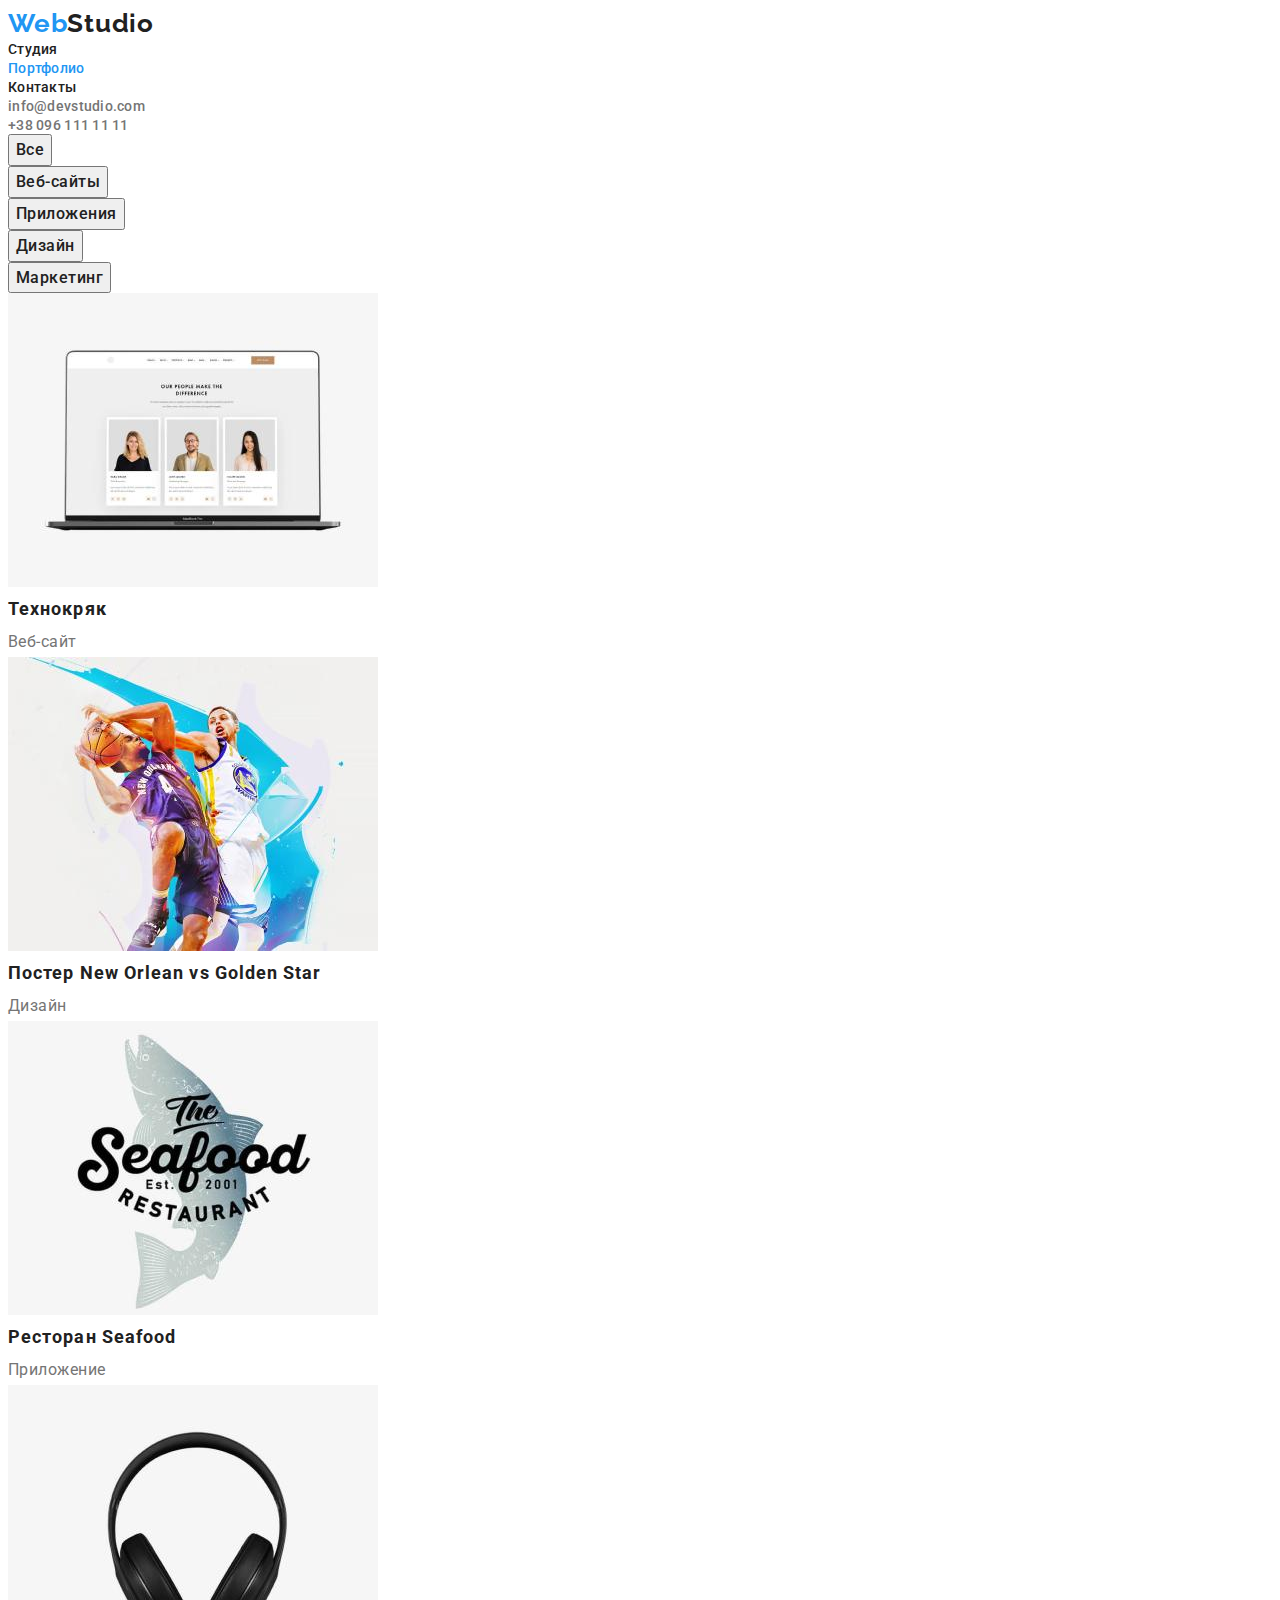
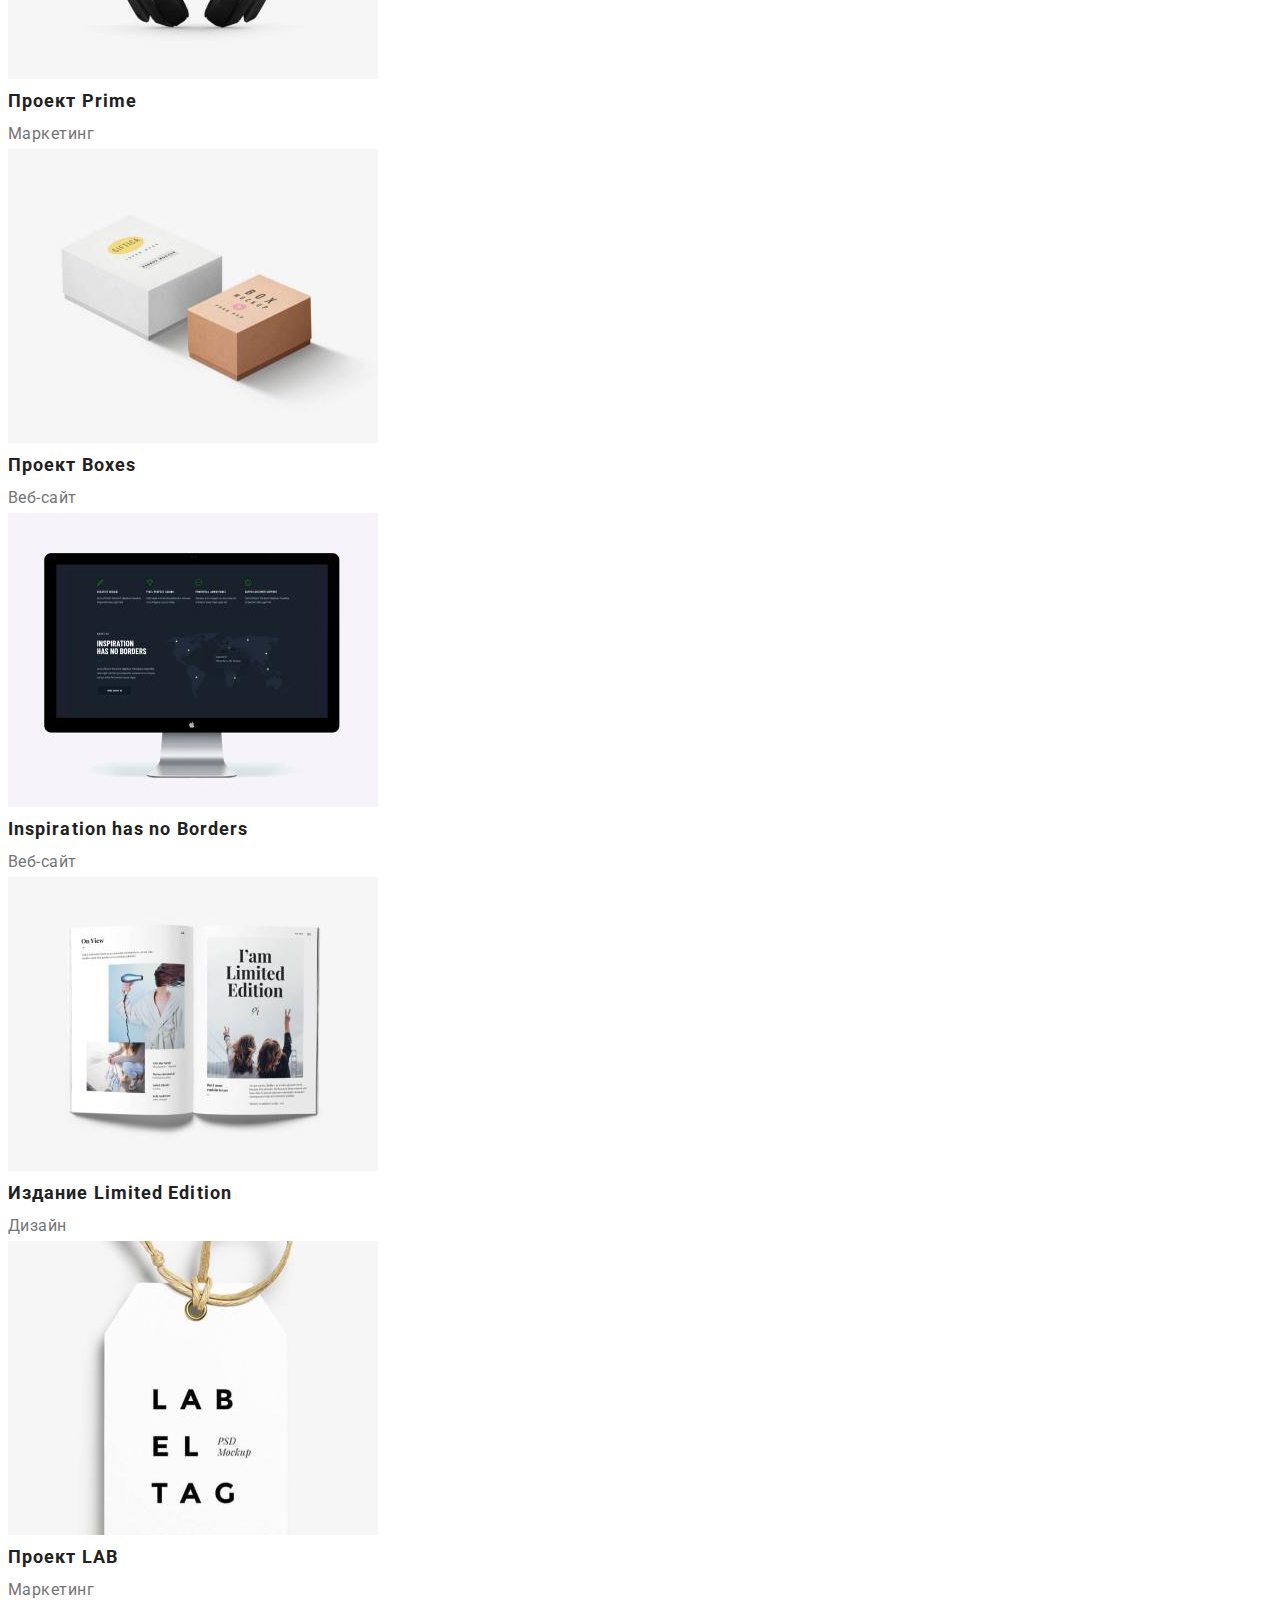
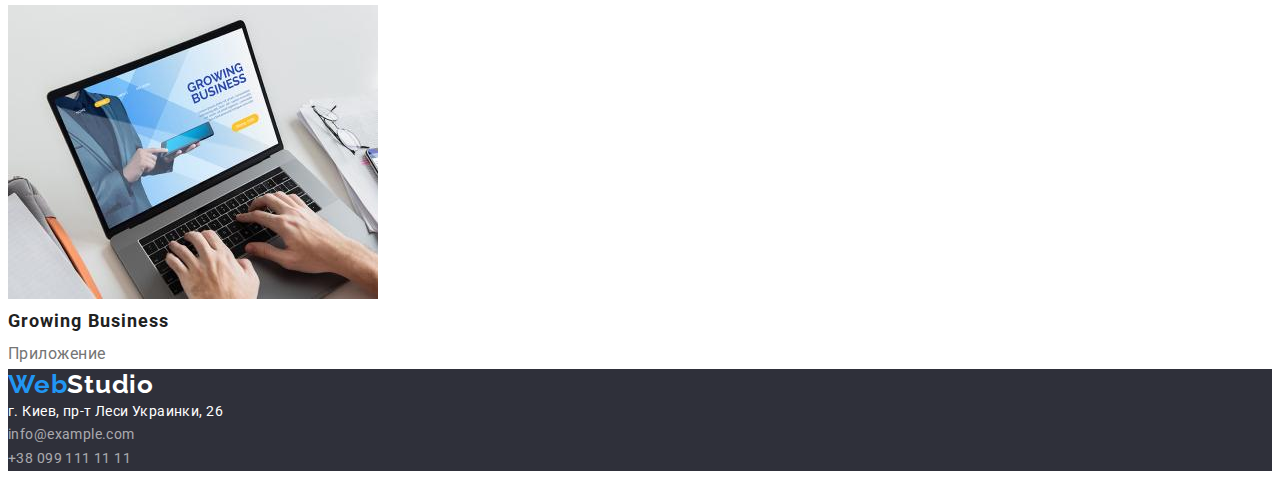
==== portfolio.html @ 5dfb808b "HW2" ====
<!DOCTYPE html>
<html lang="en">
<head>
    <meta charset="UTF-8">
    <meta http-equiv="X-UA-Compatible" content="IE=edge">
    <meta name="viewport" content="width=device-width, initial-scale=1.0">
    <title>Portfolio</title>
    <link rel="preconnect" href="https://fonts.googleapis.com">
    <link rel="preconnect" href="https://fonts.gstatic.com" crossorigin>
    <link href="https://fonts.googleapis.com/css2?family=Raleway:wght@700&family=Roboto:wght@400;500;700;900&display=swap"
        rel="stylesheet">
    <link rel="stylesheet" href="./css/styles.css">
</head>
<body>
<!-- ШАПКА -->
<header class="header">
    <nav class="header-navigation">
        <a class="header-logo link" href="index.html">Web<span class="header-logo-two">Studio</a>
        <ul class="list nav-list">
            <li class="nav-item"><a class="link nav-link" href="index.html">Студия</a></li>
            <li class="nav-item"><a class="link nav-link current" href="portfolio.html">Портфолио</a></li>
            <li class="nav-item"><a class="link nav-link" href="">Контакты</a></li>
        </ul>
    </nav>

    <ul class="list contacts-list">
        <li><a class="link contacts-link" href="mailto:info@devstudio.com">info@devstudio.com</a></li>
        <li><a class="link contacts-link" href="tel:+380961111111">+38 096 111 11 11</a></li>
    </ul>
</header>
<main>
<!-- Секция Меню и Портфолио -->
<section>
    <h1 hidden>Портфолио</h1>
    <ul class="list">
        <li>
            <button class="portfolio-btn" type="button">Все</button>
        </li>
        <li>
            <button class="portfolio-btn" type="button">Веб-сайты</button>
        </li>
        <li>
            <button class="portfolio-btn" type="button">Приложения</button>
        </li>
        <li>
            <button class="portfolio-btn" type="button">Дизайн</button>
        </li>
        <li>
            <button class="portfolio-btn" type="button">Маркетинг</button>
        </li>
    </ul>

    <ul class="list">
        <li>
            <img src="./images/portfolio/portfolio-img1.jpg" alt="Веб-сайт Технокряк" width="370" height="294">
            <h2 class="section-portfolio-title">Технокряк</h2>
            <p class="section-portfolio-text">Веб-сайт</p>
        </li>
        <li>
            <img src="./images/portfolio/portfolio-img2.jpg" alt="Дизайн Постер New Orlean vs Golden Star" width="370" height="294">
            <h2 class="section-portfolio-title">Постер New Orlean vs Golden Star</h2>
            <p class="section-portfolio-text">Дизайн</p>
        </li>
        <li>
            <img src="./images/portfolio/portfolio-img3.jpg" alt="Приложение Ресторан Seafood" width="370" height="294">
            <h2 class="section-portfolio-title">Ресторан Seafood</h2>
            <p class="section-portfolio-text">Приложение</p>
        </li>
        <li>
            <img src="./images/portfolio/portfolio-img4.jpg" alt="Маркетинг Проект Prime" width="370" height="294">
            <h2 class="section-portfolio-title">Проект Prime</h2>
            <p class="section-portfolio-text">Маркетинг</p>
        </li>
        <li>
            <img src="./images/portfolio/portfolio-img5.jpg" alt="Веб-сайт Проект Boxes" width="370" height="294">
            <h2 class="section-portfolio-title">Проект Boxes</h2>
            <p class="section-portfolio-text">Веб-сайт</p>
        </li>
        <li>
            <img src="./images/portfolio/portfolio-img6.jpg" alt="Веб-сайт Inspiration has no Borders" width="370" height="294">
            <h2 class="section-portfolio-title">Inspiration has no Borders</h2>
            <p class="section-portfolio-text">Веб-сайт</p>
        </li>
        <li>
            <img src="./images/portfolio/portfolio-img7.jpg" alt="Дизайн Издание Limited Edition" width="370" height="294">
            <h2 class="section-portfolio-title">Издание Limited Edition</h2>
            <p class="section-portfolio-text">Дизайн</p>
        </li>
        <li>
            <img src="./images/portfolio/portfolio-img8.jpg" alt="Маркетинг Проект LAB" width="370" height="294">
            <h2 class="section-portfolio-title">Проект LAB</h2>
            <p class="section-portfolio-text">Маркетинг</p>
        </li>
        <li>
            <img src="./images/portfolio/portfolio-img9.jpg" alt="Приложение Growing Business" width="370" height="294">
            <h2 class="section-portfolio-title">Growing Business</h2>
            <p class="section-portfolio-text">Приложение</p>
        </li>
    </ul>
</section>

</main>

<!-- Подвал -->
<footer class="footer">
    <a class="link footer-logo" href="index.html">Web<span class="footer-logo-two">Studio</span></a>
    <address>
        <ul class="list">
            <li>
                <a class="link footer-link footer-address" href="https://goo.gl/maps/5prfQH1JwphvAtdC9">г. Киев, пр-т
                    Леси Украинки, 26</a>
            </li>
            <li>
                <a class="link footer-link" href="mailto:info@example.com">info@example.com</a>
            </li>
            <li>
                <a class="link footer-link" href="tel:+380991111111">+38 099 111 11 11</a>
            </li>
        </ul>
    </address>
</footer>
</body>
</html>
---- css/styles.css ----
:root {
  --color-text: #757575;
  --color-headline: #212121;
  --color-accent: #2196f3;
  --color-head: #ffffff;
  --color-main: #ffffff;
  --color-alternate: #f5f4fa;
  --color-hero-footer: #2f303a;
}

body {
  background-color: var(--color-main);
  color: var(--color-text);
  font-family: Roboto, sans-serif;
}

a {
  text-decoration: none;
}

h1,
h2,
h3,
p,
ul {
  margin: 0;
}

ul {
  padding: 0;
  list-style: none;
}

/* ШАПКА --------------------------- */

.header-logo {
  font-family: Raleway, sans-serif;
  font-weight: 700;
  font-size: 26px;
  line-height: 1.19;
  letter-spacing: 0.03em;
  color: var(--color-accent);
}

.header-logo-two {
  color: var(--color-headline);
}

.nav-link.current,
.contacts-link.current {
  color: var(--color-accent);
}

.header {
  background-color: var(--color-main);
}

.nav-link {
  font-weight: 500;
  font-size: 14px;
  line-height: 1.14;
  letter-spacing: 0.02em;
  color: var(--color-headline);
}

.nav-link:hover,
.nav-link:focus {
  color: var(--color-accent);
}

.contacts-link {
  font-weight: 500;
  font-size: 14px;
  line-height: 1.14;
  letter-spacing: 0.02em;
  color: var(--color-text);
}

.contacts-link:hover,
.contacts-link:focus {
  color: var(--color-accent);
}

/* Секция 1 Главный экран --------------------*/

.container {
  width: 1200px;
  padding-left: 15px;
  padding-right: 15px;
  margin-left: auto;
  margin-right: auto;
}

.hero {
  background: var(--color-hero-footer);
}

.hero-title {
  font-weight: 900;
  font-size: 44px;
  line-height: 1.36;
  text-align: center;
  letter-spacing: 0.06em;
  text-transform: uppercase;
  color: var(--color-main);
}

.hero-btn {
  font-family: inherit;
  font-weight: 700;
  font-size: 16px;
  line-height: 1.88;
  display: flex;
  align-items: center;
  text-align: center;
  letter-spacing: 0.06em;
  color: var(--color-main);
  background: #2196f3;
  box-shadow: 0px 4px 4px rgba(0, 0, 0, 0.15);
  border-radius: 4px;
}

.hero-btn:hover {
  cursor: pointer;
  color: var(--color-headline);
  background: var(--color-alternate);
}

/* СЕКЦИЯ 2 ПРЕИМУЩЕСТВА (скрыть заголовок) */

.section {
  padding-top: 94px;
  padding-bottom: 94px;
}

.section-title {
  font-weight: 700;
  font-size: 36px;
  line-height: 1.17;
  text-align: center;
  letter-spacing: 0.03em;
  color: var(--color-headline);
}

.section-advantage-title {
  font-weight: 700;
  font-size: 14px;
  line-height: 1.14;
  letter-spacing: 0.03em;
  text-transform: uppercase;
  color: var(--color-headline);
}

.section-advantage-text {
  font-size: 14px;
  line-height: 1.7;
  letter-spacing: 0.03em;
  color: var(--color-text);
}

/* СЕКЦИЯ 4 НАША КОМАНДА ----------- */

.section-our-team {
  background: var(--color-alternate);
}

.section-team-title {
  font-weight: 500;
  font-size: 16px;
  line-height: 1.19;
  text-align: center;
  letter-spacing: 0.03em;
  color: var(--color-headline);
}

.section-team-text {
  font-size: 16px;
  line-height: 1.19;
  text-align: center;
  letter-spacing: 0.03em;
  color: var(--color-text);
}

/* FOOTER -------------------------- */

.footer {
  background: var(--color-hero-footer);
}

.footer-logo {
  font-family: Raleway, sans-serif;
  font-weight: 700;
  font-size: 26px;
  line-height: 1.19;
  letter-spacing: 0.03em;
  color: var(--color-accent);
}

.footer-logo-two {
  color: var(--color-main);
}

.footer-link {
  font-style: normal;
  font-size: 14px;
  line-height: 1.7;
  letter-spacing: 0.03em;
  color: rgba(255, 255, 255, 0.6);
}

.footer-address {
  font-weight: normal;
  color: var(--color-main);
}

.footer-link:hover,
.footer-link:focus {
  color: var(--color-accent);
}

/* ПОРТФОЛИО ------------------------- */

.portfolio-btn {
  font-family: inherit;
  font-weight: 500;
  font-size: 16px;
  line-height: 1.62;
  text-align: center;
  letter-spacing: 0.03em;
  color: var(--color-headline);
}

.portfolio-btn:hover {
  cursor: pointer;
  color: var(--color-main);
  background: var(--color-accent);
}

.section-portfolio-title {
  font-weight: 700;
  font-size: 18px;
  line-height: 2;
  letter-spacing: 0.06em;
  color: var(--color-headline);
}

.section-portfolio-text {
  font-size: 16px;
  line-height: 1.87;
  letter-spacing: 0.03em;
  color: var(--color-text);
}
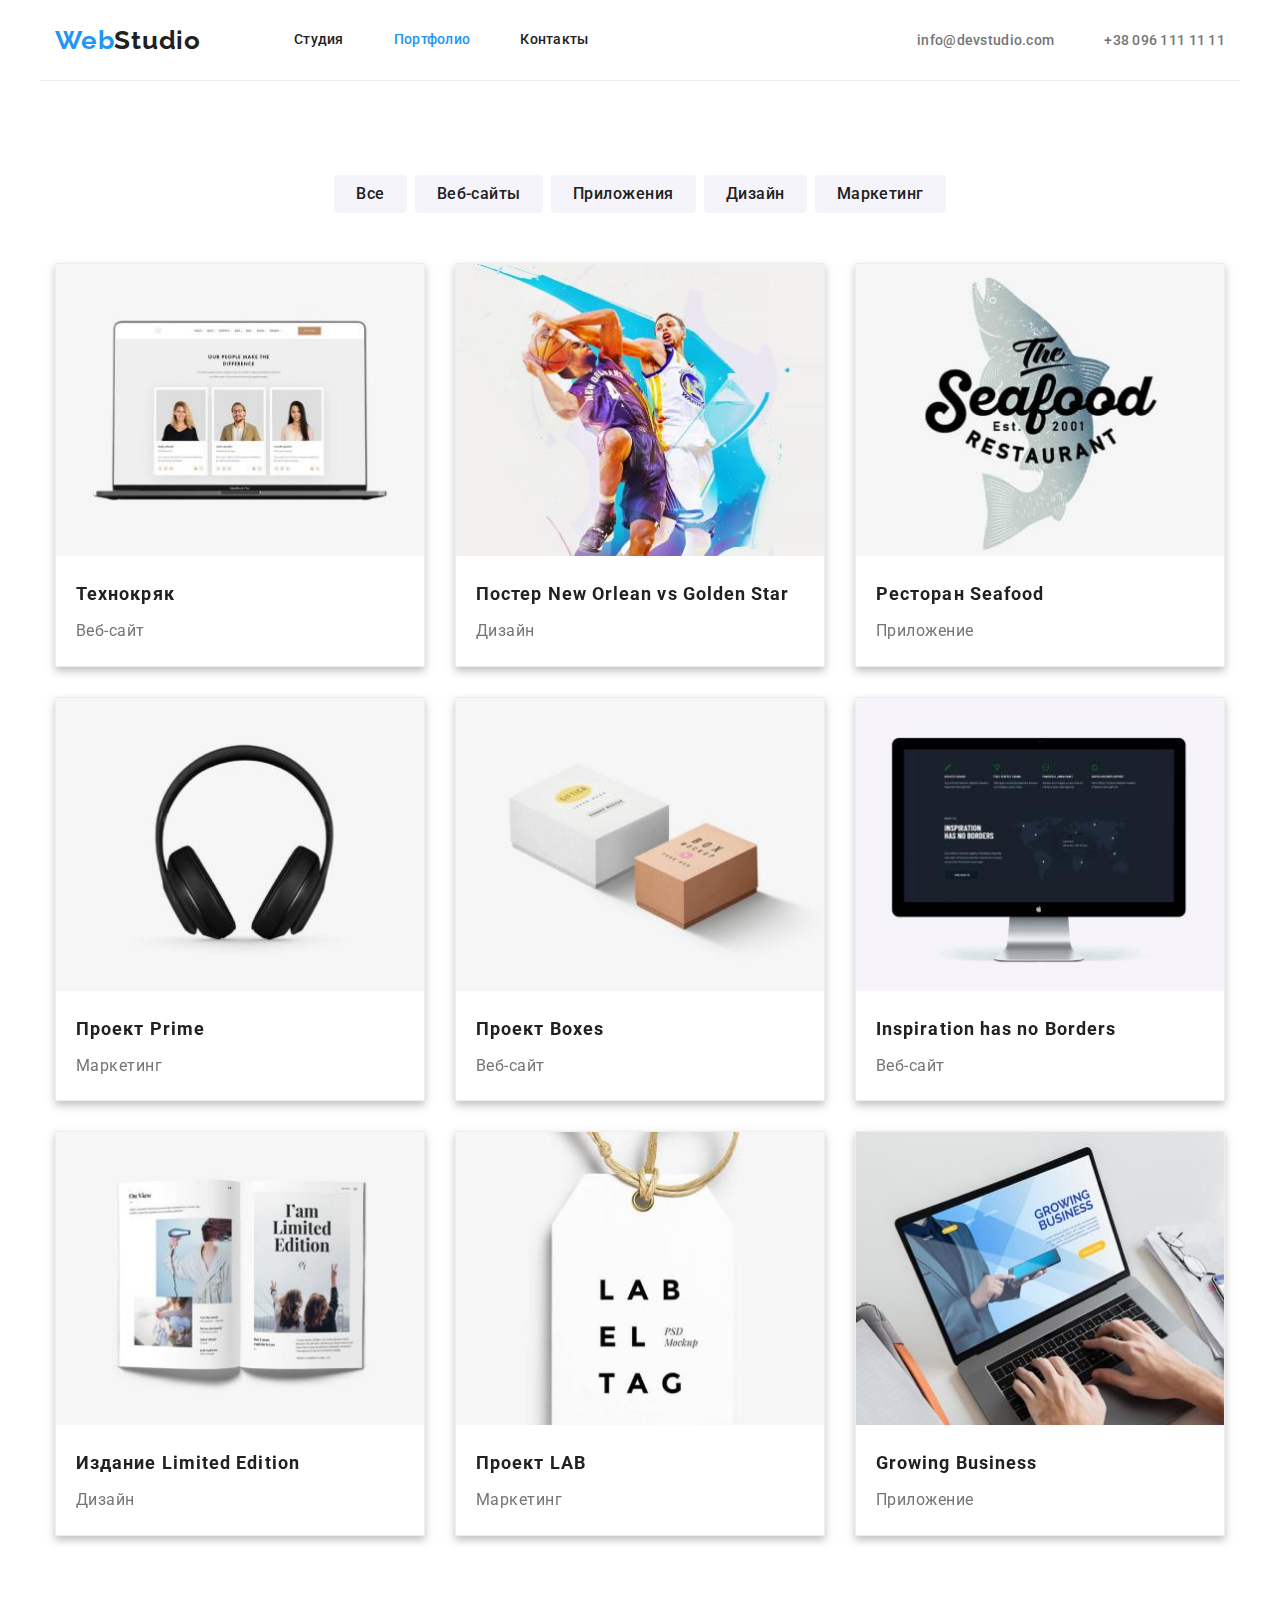
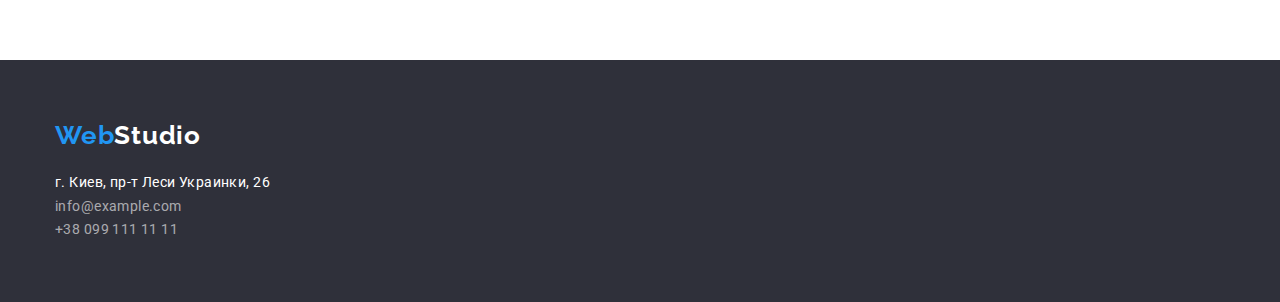
==== commit 92a4fec1: "HW3 p2" ====
--- a/portfolio.html
+++ b/portfolio.html
@@ -9,11 +9,13 @@
     <link rel="preconnect" href="https://fonts.gstatic.com" crossorigin>
     <link href="https://fonts.googleapis.com/css2?family=Raleway:wght@700&family=Roboto:wght@400;500;700;900&display=swap"
         rel="stylesheet">
+    <link rel="stylesheet" href="https://cdnjs.cloudflare.com/ajax/libs/modern-normalize/1.1.0/modern-normalize.min.css">
     <link rel="stylesheet" href="./css/styles.css">
 </head>
 <body>
 <!-- ШАПКА -->
 <header class="header">
+    <div class="container main-nav">
     <nav class="header-navigation">
         <a class="header-logo link" href="index.html">Web<span class="header-logo-two">Studio</a>
         <ul class="list nav-list">
@@ -24,99 +26,104 @@
     </nav>
 
     <ul class="list contacts-list">
-        <li><a class="link contacts-link" href="mailto:info@devstudio.com">info@devstudio.com</a></li>
-        <li><a class="link contacts-link" href="tel:+380961111111">+38 096 111 11 11</a></li>
+        <li class="contacts-item"><a class="link contacts-link" href="mailto:info@devstudio.com">info@devstudio.com</a></li>
+        <li class="contacts-item"><a class="link contacts-link" href="tel:+380961111111">+38 096 111 11 11</a></li>
     </ul>
+    </div>
 </header>
 <main>
 <!-- Секция Меню и Портфолио -->
-<section>
+<section class="section">
+    <div class="container portfolio">
     <h1 hidden>Портфолио</h1>
-    <ul class="list">
-        <li>
+    <ul class="portfolio-nav list">
+        <li class="portfolio-item">
             <button class="portfolio-btn" type="button">Все</button>
         </li>
-        <li>
+        <li class="portfolio-item">
             <button class="portfolio-btn" type="button">Веб-сайты</button>
         </li>
-        <li>
+        <li class="portfolio-item">
             <button class="portfolio-btn" type="button">Приложения</button>
         </li>
-        <li>
+        <li class="portfolio-item">
             <button class="portfolio-btn" type="button">Дизайн</button>
         </li>
-        <li>
+        <li class="portfolio-item">
             <button class="portfolio-btn" type="button">Маркетинг</button>
         </li>
     </ul>
 
-    <ul class="list">
-        <li>
-            <img src="./images/portfolio/portfolio-img1.jpg" alt="Веб-сайт Технокряк" width="370" height="294">
-            <h2 class="section-portfolio-title">Технокряк</h2>
-            <p class="section-portfolio-text">Веб-сайт</p>
+    <ul class="portfolio-list list">
+        <li class="portfolio-list-item">
+            <img class="portfolio-img" src="./images/portfolio/portfolio-img1.jpg" alt="Веб-сайт Технокряк" width="370" height="294">
+            <h2 class="portfolio-title">Технокряк</h2>
+            <p class="portfolio-text">Веб-сайт</p>
         </li>
-        <li>
-            <img src="./images/portfolio/portfolio-img2.jpg" alt="Дизайн Постер New Orlean vs Golden Star" width="370" height="294">
-            <h2 class="section-portfolio-title">Постер New Orlean vs Golden Star</h2>
-            <p class="section-portfolio-text">Дизайн</p>
+        <li class="portfolio-list-item">
+            <img class="portfolio-img" src="./images/portfolio/portfolio-img2.jpg" alt="Дизайн Постер New Orlean vs Golden Star" width="370" height="294">
+            <h2 class="portfolio-title">Постер New Orlean vs Golden Star</h2>
+            <p class="portfolio-text">Дизайн</p>
         </li>
-        <li>
-            <img src="./images/portfolio/portfolio-img3.jpg" alt="Приложение Ресторан Seafood" width="370" height="294">
-            <h2 class="section-portfolio-title">Ресторан Seafood</h2>
-            <p class="section-portfolio-text">Приложение</p>
+        <li class="portfolio-list-item">
+            <img class="portfolio-img" src="./images/portfolio/portfolio-img3.jpg" alt="Приложение Ресторан Seafood" width="370" height="294">
+            <h2 class="portfolio-title">Ресторан Seafood</h2>
+            <p class="portfolio-text">Приложение</p>
         </li>
-        <li>
-            <img src="./images/portfolio/portfolio-img4.jpg" alt="Маркетинг Проект Prime" width="370" height="294">
-            <h2 class="section-portfolio-title">Проект Prime</h2>
-            <p class="section-portfolio-text">Маркетинг</p>
+        <li class="portfolio-list-item">
+            <img class="portfolio-img" src="./images/portfolio/portfolio-img4.jpg" alt="Маркетинг Проект Prime" width="370" height="294">
+            <h2 class="portfolio-title">Проект Prime</h2>
+            <p class="portfolio-text">Маркетинг</p>
         </li>
-        <li>
-            <img src="./images/portfolio/portfolio-img5.jpg" alt="Веб-сайт Проект Boxes" width="370" height="294">
-            <h2 class="section-portfolio-title">Проект Boxes</h2>
-            <p class="section-portfolio-text">Веб-сайт</p>
+        <li class="portfolio-list-item">
+            <img class="portfolio-img" src="./images/portfolio/portfolio-img5.jpg" alt="Веб-сайт Проект Boxes" width="370" height="294">
+            <h2 class="portfolio-title">Проект Boxes</h2>
+            <p class="portfolio-text">Веб-сайт</p>
         </li>
-        <li>
-            <img src="./images/portfolio/portfolio-img6.jpg" alt="Веб-сайт Inspiration has no Borders" width="370" height="294">
-            <h2 class="section-portfolio-title">Inspiration has no Borders</h2>
-            <p class="section-portfolio-text">Веб-сайт</p>
+        <li class="portfolio-list-item">
+            <img class="portfolio-img" src="./images/portfolio/portfolio-img6.jpg" alt="Веб-сайт Inspiration has no Borders" width="370" height="294">
+            <h2 class="portfolio-title">Inspiration has no Borders</h2>
+            <p class="portfolio-text">Веб-сайт</p>
         </li>
-        <li>
-            <img src="./images/portfolio/portfolio-img7.jpg" alt="Дизайн Издание Limited Edition" width="370" height="294">
-            <h2 class="section-portfolio-title">Издание Limited Edition</h2>
-            <p class="section-portfolio-text">Дизайн</p>
+        <li class="portfolio-list-item">
+            <img class="portfolio-img" src="./images/portfolio/portfolio-img7.jpg" alt="Дизайн Издание Limited Edition" width="370" height="294">
+            <h2 class="portfolio-title">Издание Limited Edition</h2>
+            <p class="portfolio-text">Дизайн</p>
         </li>
-        <li>
-            <img src="./images/portfolio/portfolio-img8.jpg" alt="Маркетинг Проект LAB" width="370" height="294">
-            <h2 class="section-portfolio-title">Проект LAB</h2>
-            <p class="section-portfolio-text">Маркетинг</p>
+        <li class="portfolio-list-item">
+            <img class="portfolio-img" src="./images/portfolio/portfolio-img8.jpg" alt="Маркетинг Проект LAB" width="370" height="294">
+            <h2 class="portfolio-title">Проект LAB</h2>
+            <p class="portfolio-text">Маркетинг</p>
         </li>
-        <li>
-            <img src="./images/portfolio/portfolio-img9.jpg" alt="Приложение Growing Business" width="370" height="294">
-            <h2 class="section-portfolio-title">Growing Business</h2>
-            <p class="section-portfolio-text">Приложение</p>
+        <li class="portfolio-list-item">
+            <img class="portfolio-img" src="./images/portfolio/portfolio-img9.jpg" alt="Приложение Growing Business" width="370" height="294">
+            <h2 class="portfolio-title">Growing Business</h2>
+            <p class="portfolio-text">Приложение</p>
         </li>
     </ul>
+    </div>
 </section>
 
 </main>
 
 <!-- Подвал -->
 <footer class="footer">
-    <a class="link footer-logo" href="index.html">Web<span class="footer-logo-two">Studio</span></a>
-    <address>
-        <ul class="list">
-            <li>
-                <a class="link footer-link footer-address" href="https://goo.gl/maps/5prfQH1JwphvAtdC9">г. Киев, пр-т
-                    Леси Украинки, 26</a>
-            </li>
-            <li>
-                <a class="link footer-link" href="mailto:info@example.com">info@example.com</a>
-            </li>
-            <li>
-                <a class="link footer-link" href="tel:+380991111111">+38 099 111 11 11</a>
-            </li>
-        </ul>
+    <div class="container">
+        <a class="link footer-logo" href="index.html">Web<span class="footer-logo-two">Studio</span></a>
+        <address class="address">
+            <ul class="list footer-list">
+                <li>
+                    <a class="link footer-link footer-address" href="https://goo.gl/maps/5prfQH1JwphvAtdC9">г. Киев,
+                        пр-т Леси Украинки, 26</a>
+                </li>
+                <li>
+                    <a class="link footer-link" href="mailto:info@example.com">info@example.com</a>
+                </li>
+                <li>
+                    <a class="link footer-link" href="tel:+380991111111">+38 099 111 11 11</a>
+                </li>
+            </ul>
+    </div>
     </address>
 </footer>
 </body>
--- a/css/styles.css
+++ b/css/styles.css
@@ -33,6 +33,25 @@
 
 /* ШАПКА --------------------------- */
 
+.container {
+  width: 1230px;
+  padding-right: 15px;
+  padding-left: 15px;
+  margin-right: auto;
+  margin-left: auto;
+}
+
+.main-nav {
+  display: flex;
+  align-items: center;
+  border-bottom: 1px solid #ececec;
+}
+
+.header-navigation {
+  display: flex;
+  align-items: center;
+}
+
 .header-logo {
   font-family: Raleway, sans-serif;
   font-weight: 700;
@@ -44,6 +63,15 @@
 
 .header-logo-two {
   color: var(--color-headline);
+  margin-right: 93px;
+}
+
+.nav-list {
+  display: flex;
+}
+
+.nav-item:not(:last-child) {
+  margin-right: 50px;
 }
 
 .nav-link.current,
@@ -56,6 +84,9 @@
 }
 
 .nav-link {
+  display: block;
+  padding-top: 32px;
+  padding-bottom: 32px;
   font-weight: 500;
   font-size: 14px;
   line-height: 1.14;
@@ -68,7 +99,18 @@
   color: var(--color-accent);
 }
 
+.contacts-list {
+  display: flex;
+  margin-left: auto;
+}
+
+.contacts-item:not(:last-child) {
+  margin-right: 50px;
+}
+
 .contacts-link {
+  padding-top: 32px;
+  padding-bottom: 32px;
   font-weight: 500;
   font-size: 14px;
   line-height: 1.14;
@@ -81,7 +123,7 @@
   color: var(--color-accent);
 }
 
-/* Секция 1 Главный экран --------------------*/
+/* СЕКЦИЯ 1 HERO (ГЛАВНЫЙ ЭКРАН) --------------------*/
 
 .container {
   width: 1200px;
@@ -92,10 +134,18 @@
 }
 
 .hero {
+  text-align: center;
   background: var(--color-hero-footer);
+  padding-top: 200px;
+  padding-bottom: 200px;
 }
 
 .hero-title {
+  margin-top: 0;
+  margin-bottom: 30px;
+  margin-left: auto;
+  margin-right: auto;
+  width: 696px;
   font-weight: 900;
   font-size: 44px;
   line-height: 1.36;
@@ -106,13 +156,14 @@
 }
 
 .hero-btn {
+  border-radius: 4px;
+  padding: 10px 32px;
+  display: inline-block;
   font-family: inherit;
   font-weight: 700;
   font-size: 16px;
   line-height: 1.88;
-  display: flex;
   align-items: center;
-  text-align: center;
   letter-spacing: 0.06em;
   color: var(--color-main);
   background: #2196f3;
@@ -140,31 +191,77 @@
   text-align: center;
   letter-spacing: 0.03em;
   color: var(--color-headline);
-}
-
-.section-advantage-title {
+  margin-bottom: 50px;
+}
+
+.advantage-list {
+  display: flex;
+}
+
+.advantage-item {
+  width: calc((100% - 90px) / 4);
+  margin-right: 30px;
+}
+
+.advantage-item:last-child {
+  margin-right: 0;
+}
+
+.advantage-title {
   font-weight: 700;
   font-size: 14px;
   line-height: 1.14;
   letter-spacing: 0.03em;
   text-transform: uppercase;
-  color: var(--color-headline);
-}
-
-.section-advantage-text {
+  margin-bottom: 10px;
+  color: var(--color-headline);
+}
+
+.advantage-text {
   font-size: 14px;
   line-height: 1.7;
   letter-spacing: 0.03em;
   color: var(--color-text);
 }
 
+/* СЕКЦИЯ 3 ЧЕМ МЫ ЗАНИМАЕМСЯ ----------- */
+
+.doing-list {
+  display: flex;
+}
+
+.doing-item:not(:last-child) {
+  margin-right: 30px;
+}
+
 /* СЕКЦИЯ 4 НАША КОМАНДА ----------- */
 
-.section-our-team {
+.team {
   background: var(--color-alternate);
 }
 
-.section-team-title {
+.team-list {
+  display: flex;
+}
+
+.team-item {
+  background: var(--color-head);
+  box-shadow: 0px 1px 3px rgba(0, 0, 0, 0.12), 0px 1px 1px rgba(0, 0, 0, 0.14),
+    0px 2px 1px rgba(0, 0, 0, 0.2);
+  border-radius: 0px 0px 4px 4px;
+}
+
+.team-item:not(:last-child) {
+  margin-right: 30px;
+}
+
+.team-img {
+  display: block;
+}
+
+.team-title {
+  padding-top: 30px;
+  padding-bottom: 10px;
   font-weight: 500;
   font-size: 16px;
   line-height: 1.19;
@@ -173,7 +270,9 @@
   color: var(--color-headline);
 }
 
-.section-team-text {
+.team-text {
+  padding-top: 0;
+  padding-bottom: 30px;
   font-size: 16px;
   line-height: 1.19;
   text-align: center;
@@ -184,6 +283,8 @@
 /* FOOTER -------------------------- */
 
 .footer {
+  padding-top: 60px;
+  padding-bottom: 60px;
   background: var(--color-hero-footer);
 }
 
@@ -198,6 +299,10 @@
 
 .footer-logo-two {
   color: var(--color-main);
+}
+
+.address {
+  margin-top: 20px;
 }
 
 .footer-link {
@@ -220,7 +325,22 @@
 
 /* ПОРТФОЛИО ------------------------- */
 
+.portfolio-nav {
+  display: flex;
+  justify-content: center;
+  margin-bottom: 50px;
+  margin-top: 0;
+}
+
+.portfolio-item:not(:last-child) {
+  margin-right: 8px;
+}
+
 .portfolio-btn {
+  background: var(--color-alternate);
+  border-radius: 4px;
+  border-width: 0;
+  padding: 6px 22px;
   font-family: inherit;
   font-weight: 500;
   font-size: 16px;
@@ -236,15 +356,54 @@
   background: var(--color-accent);
 }
 
-.section-portfolio-title {
+.portfolio-list {
+  display: flex;
+  flex-wrap: wrap;
+  margin-bottom: 30px;
+}
+
+.portfolio-list-item {
+  margin-right: 30px;
+  margin-bottom: 30px;
+  width: 370px;
+  background: #ffffff;
+  border: 1px solid #eeeeee;
+  box-sizing: border-box;
+  filter: drop-shadow(0px 4px 4px rgba(0, 0, 0, 0.25));
+}
+
+.portfolio-list-item:nth-child(3n) {
+  margin-right: 0;
+}
+
+.portfolio-list-item:nth-last-child(-n + 3) {
+  margin-bottom: 0;
+}
+
+.portfolio-img {
+  display: block;
+  max-width: 100%;
+  height: auto;
+}
+
+.portfolio-title {
+  padding-top: 20px;
+  padding-bottom: 0;
+  padding-right: 20px;
+  padding-left: 20px;
   font-weight: 700;
   font-size: 18px;
   line-height: 2;
   letter-spacing: 0.06em;
-  color: var(--color-headline);
-}
-
-.section-portfolio-text {
+  margin-bottom: 4px;
+  color: var(--color-headline);
+}
+
+.portfolio-text {
+  padding-top: 0;
+  padding-bottom: 20px;
+  padding-right: 20px;
+  padding-left: 20px;
   font-size: 16px;
   line-height: 1.87;
   letter-spacing: 0.03em;
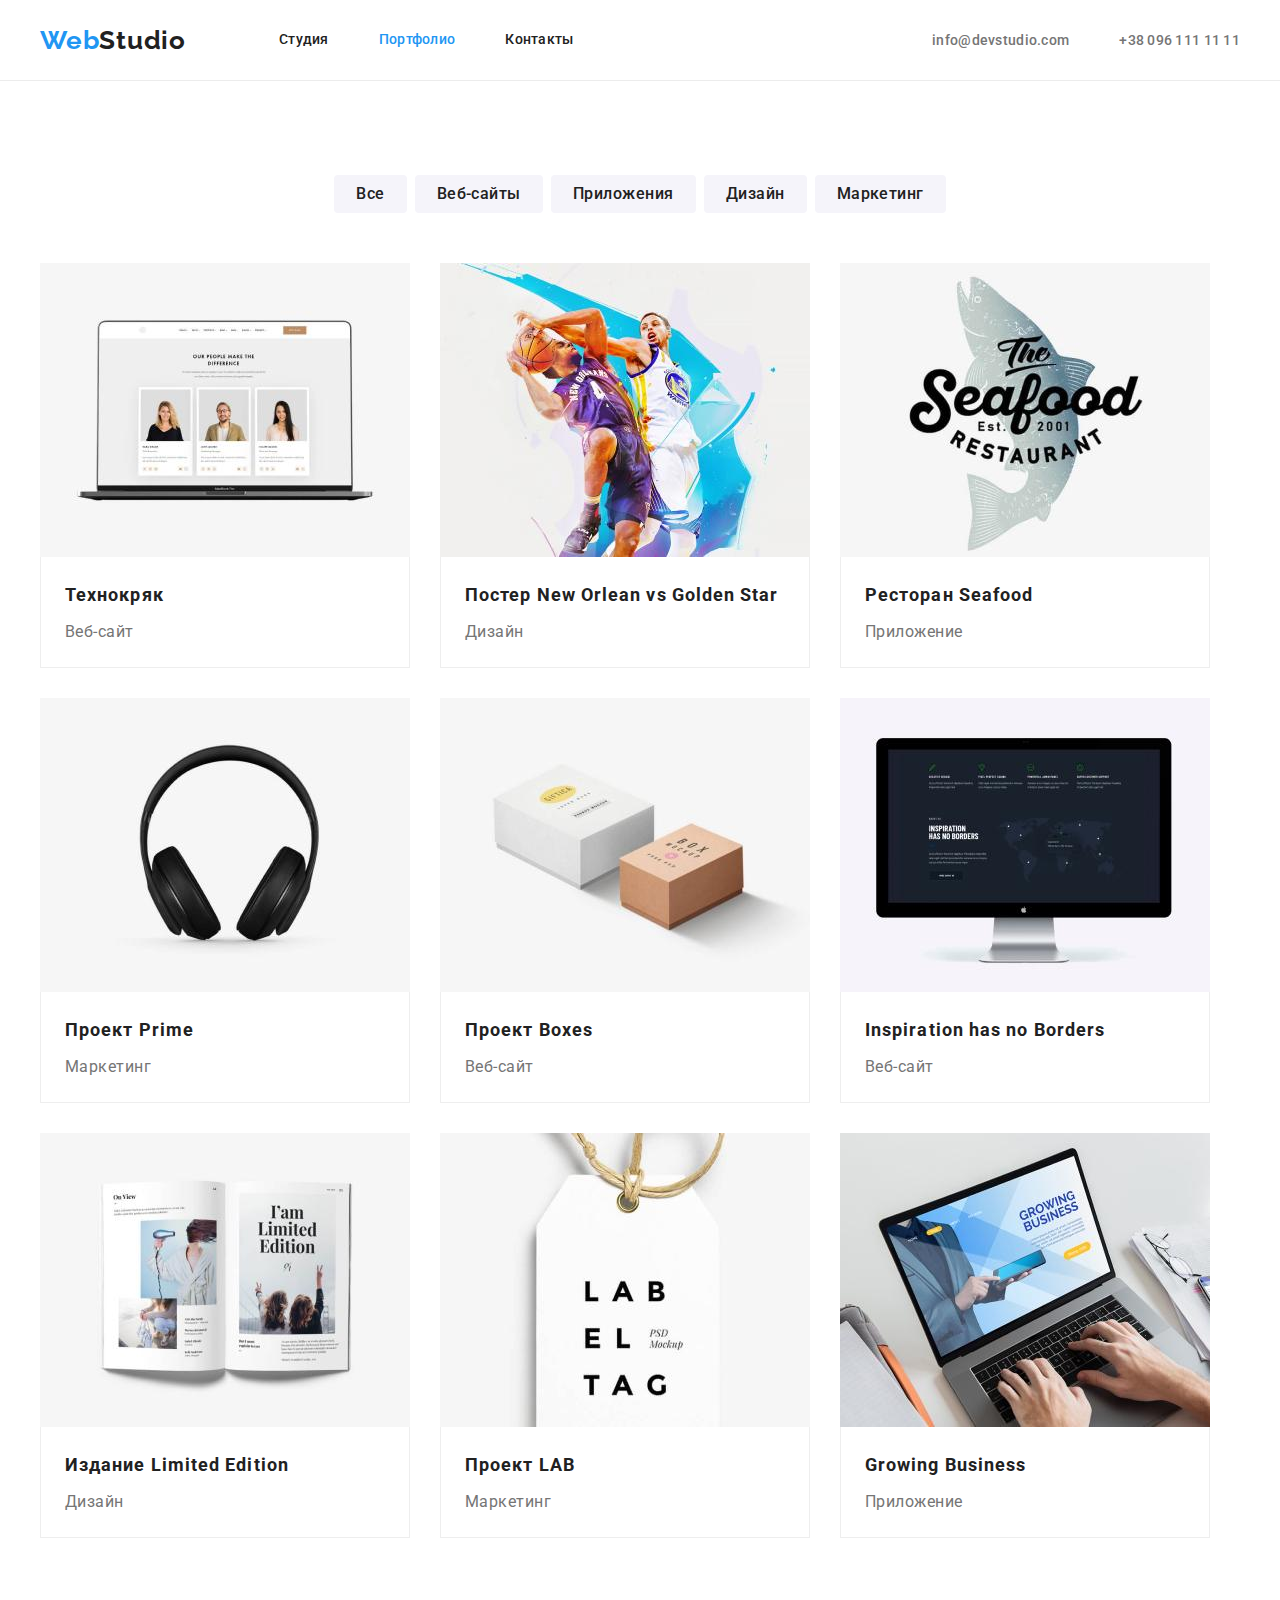
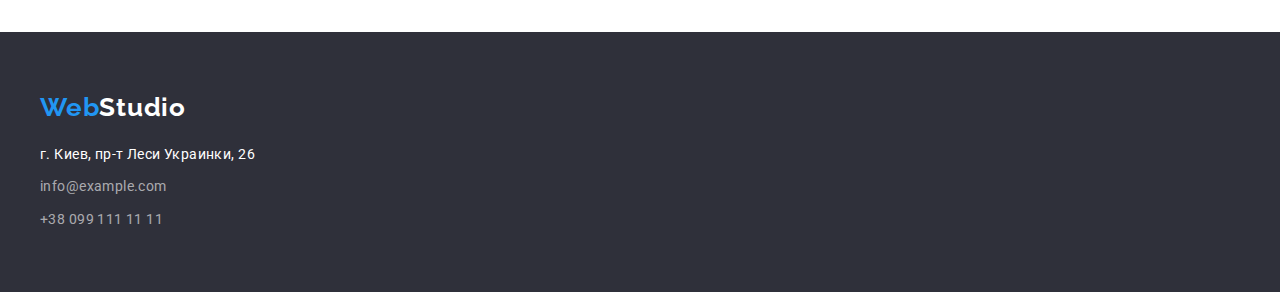
==== commit f717fa15: "HW3 внес коррективы" ====
--- a/portfolio.html
+++ b/portfolio.html
@@ -34,8 +34,8 @@
 <main>
 <!-- Секция Меню и Портфолио -->
 <section class="section">
-    <div class="container portfolio">
-    <h1 hidden>Портфолио</h1>
+    <div class="container">
+    <!-- <h1>Портфолио</h1> -->
     <ul class="portfolio-nav list">
         <li class="portfolio-item">
             <button class="portfolio-btn" type="button">Все</button>
@@ -57,48 +57,66 @@
     <ul class="portfolio-list list">
         <li class="portfolio-list-item">
             <img class="portfolio-img" src="./images/portfolio/portfolio-img1.jpg" alt="Веб-сайт Технокряк" width="370" height="294">
+            <div class="portfolio-title-item">
             <h2 class="portfolio-title">Технокряк</h2>
             <p class="portfolio-text">Веб-сайт</p>
+        </div>
         </li>
         <li class="portfolio-list-item">
             <img class="portfolio-img" src="./images/portfolio/portfolio-img2.jpg" alt="Дизайн Постер New Orlean vs Golden Star" width="370" height="294">
+            <div class="portfolio-title-item">
             <h2 class="portfolio-title">Постер New Orlean vs Golden Star</h2>
             <p class="portfolio-text">Дизайн</p>
+        </div>
         </li>
         <li class="portfolio-list-item">
             <img class="portfolio-img" src="./images/portfolio/portfolio-img3.jpg" alt="Приложение Ресторан Seafood" width="370" height="294">
+            <div class="portfolio-title-item">
             <h2 class="portfolio-title">Ресторан Seafood</h2>
             <p class="portfolio-text">Приложение</p>
+        </div>
         </li>
         <li class="portfolio-list-item">
             <img class="portfolio-img" src="./images/portfolio/portfolio-img4.jpg" alt="Маркетинг Проект Prime" width="370" height="294">
+            <div class="portfolio-title-item">
             <h2 class="portfolio-title">Проект Prime</h2>
             <p class="portfolio-text">Маркетинг</p>
+        </div>
         </li>
         <li class="portfolio-list-item">
             <img class="portfolio-img" src="./images/portfolio/portfolio-img5.jpg" alt="Веб-сайт Проект Boxes" width="370" height="294">
+            <div class="portfolio-title-item">
             <h2 class="portfolio-title">Проект Boxes</h2>
             <p class="portfolio-text">Веб-сайт</p>
+        </div>
         </li>
         <li class="portfolio-list-item">
             <img class="portfolio-img" src="./images/portfolio/portfolio-img6.jpg" alt="Веб-сайт Inspiration has no Borders" width="370" height="294">
+            <div class="portfolio-title-item">
             <h2 class="portfolio-title">Inspiration has no Borders</h2>
             <p class="portfolio-text">Веб-сайт</p>
+        </div>
         </li>
         <li class="portfolio-list-item">
             <img class="portfolio-img" src="./images/portfolio/portfolio-img7.jpg" alt="Дизайн Издание Limited Edition" width="370" height="294">
+            <div class="portfolio-title-item">
             <h2 class="portfolio-title">Издание Limited Edition</h2>
             <p class="portfolio-text">Дизайн</p>
+        </div>
         </li>
         <li class="portfolio-list-item">
             <img class="portfolio-img" src="./images/portfolio/portfolio-img8.jpg" alt="Маркетинг Проект LAB" width="370" height="294">
+            <div class="portfolio-title-item">
             <h2 class="portfolio-title">Проект LAB</h2>
             <p class="portfolio-text">Маркетинг</p>
+        </div>
         </li>
         <li class="portfolio-list-item">
             <img class="portfolio-img" src="./images/portfolio/portfolio-img9.jpg" alt="Приложение Growing Business" width="370" height="294">
+            <div class="portfolio-title-item">
             <h2 class="portfolio-title">Growing Business</h2>
             <p class="portfolio-text">Приложение</p>
+        </div>
         </li>
     </ul>
     </div>
@@ -112,14 +130,14 @@
         <a class="link footer-logo" href="index.html">Web<span class="footer-logo-two">Studio</span></a>
         <address class="address">
             <ul class="list footer-list">
-                <li>
+                <li class="footer-item">
                     <a class="link footer-link footer-address" href="https://goo.gl/maps/5prfQH1JwphvAtdC9">г. Киев,
                         пр-т Леси Украинки, 26</a>
                 </li>
-                <li>
+                <li class="footer-item">
                     <a class="link footer-link" href="mailto:info@example.com">info@example.com</a>
                 </li>
-                <li>
+                <li class="footer-item">
                     <a class="link footer-link" href="tel:+380991111111">+38 099 111 11 11</a>
                 </li>
             </ul>
--- a/css/styles.css
+++ b/css/styles.css
@@ -33,6 +33,11 @@
 
 /* ШАПКА --------------------------- */
 
+.header {
+  border-bottom: 1px solid #ececec;
+  background-color: var(--color-main);
+}
+
 .container {
   width: 1230px;
   padding-right: 15px;
@@ -44,7 +49,6 @@
 .main-nav {
   display: flex;
   align-items: center;
-  border-bottom: 1px solid #ececec;
 }
 
 .header-navigation {
@@ -53,6 +57,7 @@
 }
 
 .header-logo {
+  margin-right: 93px;
   font-family: Raleway, sans-serif;
   font-weight: 700;
   font-size: 26px;
@@ -63,7 +68,6 @@
 
 .header-logo-two {
   color: var(--color-headline);
-  margin-right: 93px;
 }
 
 .nav-list {
@@ -77,10 +81,6 @@
 .nav-link.current,
 .contacts-link.current {
   color: var(--color-accent);
-}
-
-.header {
-  background-color: var(--color-main);
 }
 
 .nav-link {
@@ -125,12 +125,9 @@
 
 /* СЕКЦИЯ 1 HERO (ГЛАВНЫЙ ЭКРАН) --------------------*/
 
-.container {
-  width: 1200px;
-  padding-left: 15px;
-  padding-right: 15px;
-  margin-left: auto;
-  margin-right: auto;
+.section {
+  padding-top: 94px;
+  padding-bottom: 94px;
 }
 
 .hero {
@@ -157,6 +154,7 @@
 
 .hero-btn {
   border-radius: 4px;
+  border-width: 0;
   padding: 10px 32px;
   display: inline-block;
   font-family: inherit;
@@ -179,9 +177,8 @@
 
 /* СЕКЦИЯ 2 ПРЕИМУЩЕСТВА (скрыть заголовок) */
 
-.section {
-  padding-top: 94px;
-  padding-bottom: 94px;
+.advantage-section {
+  padding-bottom: 0;
 }
 
 .section-title {
@@ -232,6 +229,12 @@
 
 .doing-item:not(:last-child) {
   margin-right: 30px;
+}
+
+.doing-img {
+  display: block;
+  max-width: 100%;
+  height: auto;
 }
 
 /* СЕКЦИЯ 4 НАША КОМАНДА ----------- */
@@ -259,9 +262,13 @@
   display: block;
 }
 
+.team-title-text {
+  padding-top: 30px;
+  padding-bottom: 30px;
+}
+
 .team-title {
-  padding-top: 30px;
-  padding-bottom: 10px;
+  margin-bottom: 10px;
   font-weight: 500;
   font-size: 16px;
   line-height: 1.19;
@@ -271,8 +278,6 @@
 }
 
 .team-text {
-  padding-top: 0;
-  padding-bottom: 30px;
   font-size: 16px;
   line-height: 1.19;
   text-align: center;
@@ -305,6 +310,10 @@
   margin-top: 20px;
 }
 
+.footer-item:not(:last-child) {
+  margin-bottom: 9px;
+}
+
 .footer-link {
   font-style: normal;
   font-size: 14px;
@@ -329,7 +338,6 @@
   display: flex;
   justify-content: center;
   margin-bottom: 50px;
-  margin-top: 0;
 }
 
 .portfolio-item:not(:last-child) {
@@ -359,7 +367,6 @@
 .portfolio-list {
   display: flex;
   flex-wrap: wrap;
-  margin-bottom: 30px;
 }
 
 .portfolio-list-item {
@@ -367,9 +374,6 @@
   margin-bottom: 30px;
   width: 370px;
   background: #ffffff;
-  border: 1px solid #eeeeee;
-  box-sizing: border-box;
-  filter: drop-shadow(0px 4px 4px rgba(0, 0, 0, 0.25));
 }
 
 .portfolio-list-item:nth-child(3n) {
@@ -386,11 +390,17 @@
   height: auto;
 }
 
+.portfolio-title-item {
+  padding-top: 20px;
+  padding-bottom: 20px;
+  padding-left: 24px;
+  padding-right: 24px;
+  border-bottom: 1px solid #eeeeee;
+  border-left: 1px solid #eeeeee;
+  border-right: 1px solid #eeeeee;
+}
+
 .portfolio-title {
-  padding-top: 20px;
-  padding-bottom: 0;
-  padding-right: 20px;
-  padding-left: 20px;
   font-weight: 700;
   font-size: 18px;
   line-height: 2;
@@ -400,10 +410,6 @@
 }
 
 .portfolio-text {
-  padding-top: 0;
-  padding-bottom: 20px;
-  padding-right: 20px;
-  padding-left: 20px;
   font-size: 16px;
   line-height: 1.87;
   letter-spacing: 0.03em;
